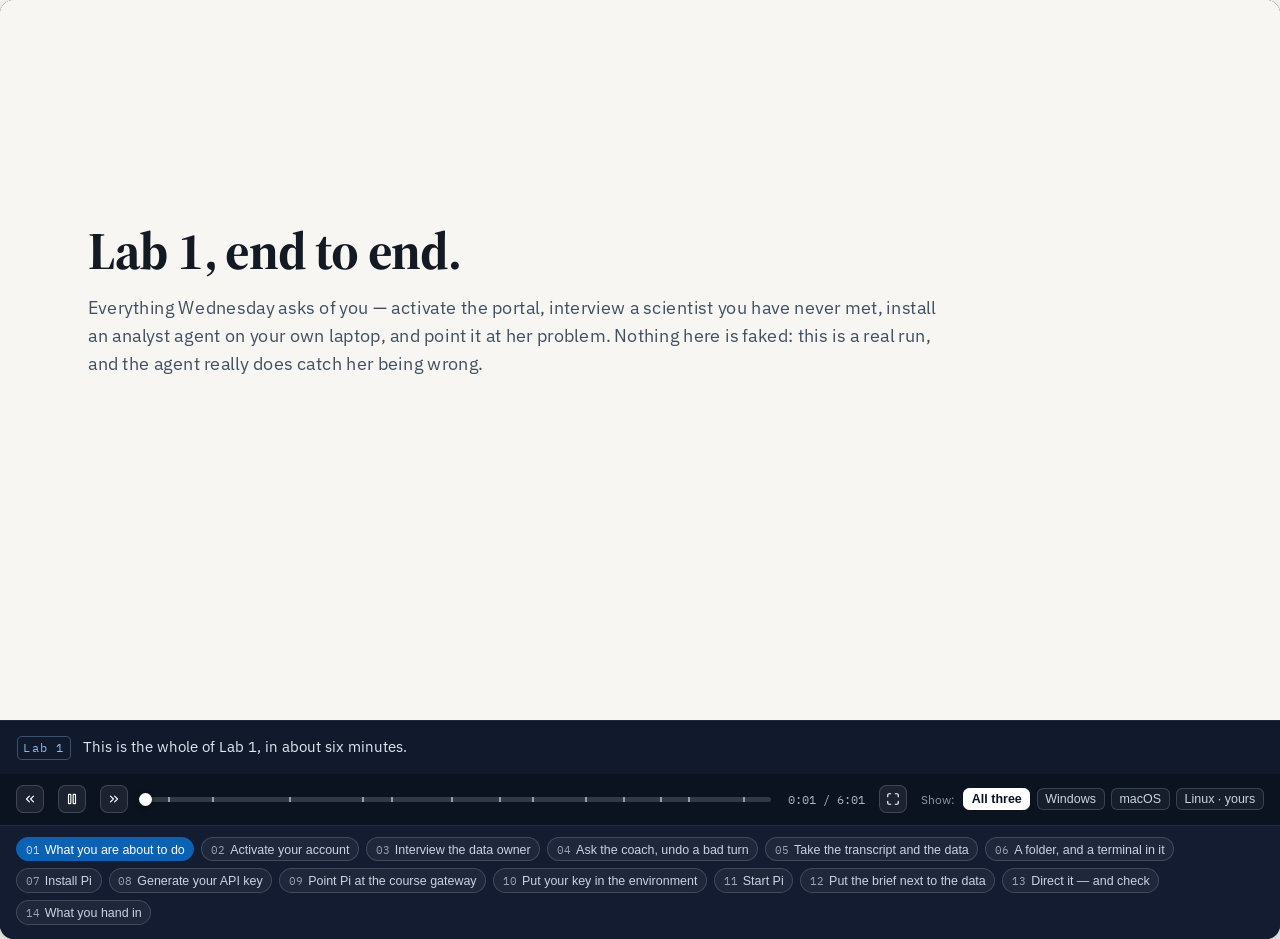
==== static/lab1-onboarding/index.html @ e3be7165 "DDLS 2026 Lab 1: embedded HTML walkthrough of the whole run-through A 6-minute, 14-chapter animated " ====
<!doctype html>
<html lang="en">
<head>
<meta charset="utf-8">
<meta name="viewport" content="width=device-width, initial-scale=1">
<title>DDLS 2026 · Lab 1 — the whole run-through</title>
<meta name="description" content="A synthesized walkthrough of DDLS 2026 Lab 1: activate the portal, interview the data owner, download the transcript and dataset, install and configure the Pi analyst agent on Windows, macOS or Linux, and direct it at the problem.">
<link rel="preconnect" href="https://fonts.googleapis.com">
<link rel="preconnect" href="https://fonts.gstatic.com" crossorigin>
<link href="https://fonts.googleapis.com/css2?family=IBM+Plex+Mono:wght@400;500&family=IBM+Plex+Sans:wght@400;500;600&family=Source+Serif+4:opsz,wght@8..60,400;8..60,600&display=swap" rel="stylesheet">
<link rel="stylesheet" href="player.css">
<style>
  body{background:#f7f6f3;padding:0;margin:0}
  .wrap{max-width:1600px;margin:0 auto;padding:0}
  noscript{display:block;padding:24px;font-family:'IBM Plex Sans',sans-serif;color:#41505f}
</style>
</head>
<body>
<div class="wrap"><div id="film"></div></div>
<noscript>
  This walkthrough is an interactive HTML animation and needs JavaScript.
  The same steps are written out in full in Parts 1–4 of the lab instructions below.
</noscript>
<script src="engine.js"></script>
<script src="ui.js"></script>
<script src="scenes.js"></script>
<script>
// Deep-link to a chapter: /lab1-onboarding/?c=8 (or #c=8) jumps straight to step 8.
(function () {
  var m = /[?#&]c=(\d+)/.exec(location.search + location.hash);
  if (m) {
    var chips = document.querySelectorAll('.chapters .chip');
    var i = Math.min(Math.max(parseInt(m[1], 10) - 1, 0), chips.length - 1);
    if (chips[i]) chips[i].click();
  }
  // Report our height so an embedding page can size its iframe to fit.
  function report() {
    var el = document.querySelector('.player');
    if (!el) return;
    var h = Math.ceil(el.getBoundingClientRect().height);
    parent.postMessage({ ddlsFilm: 'height', height: h }, '*');
  }
  // Embedded: wait for the parent to say the reader has actually scrolled to us.
  window.addEventListener('message', function (e) {
    if (!e.data || e.data.ddlsFilm !== 'play') return;
    var tl = window.__timelines && window.__timelines['ddls-lab1-onboarding'];
    var ov = document.querySelector('.overlay');
    if (!tl || (ov && !ov.classList.contains('hidden') && e.data.force !== true)) {
      if (ov) ov.classList.add('hidden');
    }
    if (tl) tl.play();
  });
  window.addEventListener('resize', report);
  window.addEventListener('load', report);
  setTimeout(report, 300); setTimeout(report, 1200);
})();
</script>
</body>
</html>
---- static/lab1-onboarding/player.css ----
/* DDLS 2026 — Lab 1 onboarding walkthrough.
   Palette + type lifted from the course portal (deck.css) so the film and the real
   thing read as one product. Everything here is deterministic: no CSS animations
   that run on their own clock — the engine seeks, the DOM follows. */

:root{
  --paper:#f7f6f3; --ink:#141a24; --ink-2:#41505f; --ink-3:#6b7a8a;
  --rule:#d9d6cf; --rule-light:#e8e5de; --blue:#0b62b4; --blue-700:#094e90;
  --brand-50:#e4eef8; --brand-100:#d3e3f4;
  --deep:#0b1220; --deep-2:#131c30;
  --ok:#15803d; --warn:#b45309; --flag:#b91c1c;
  --serif:'Source Serif 4',Georgia,serif;
  --sans:'IBM Plex Sans','Helvetica Neue',Helvetica,sans-serif;
  --mono:'IBM Plex Mono','SFMono-Regular',Menlo,monospace;
}

*,*::before,*::after{box-sizing:border-box}
html,body{margin:0;padding:0}
body{
  background:transparent; color:var(--ink); font-family:var(--sans);
  -webkit-font-smoothing:antialiased;
}

/* ---------- player shell ---------- */
.player{
  position:relative; width:100%; max-width:1600px; margin:0 auto;
  background:var(--deep); border-radius:14px; overflow:hidden;
  box-shadow:0 18px 50px -20px rgba(11,18,32,.55), 0 2px 8px rgba(11,18,32,.12);
  font-size:16px;
}
.viewport{position:relative; width:100%; aspect-ratio:16/9; overflow:hidden; background:#0b1220}
.stage{
  position:absolute; top:0; left:0; width:1600px; height:900px;
  transform-origin:top left; background:var(--paper);
}

/* ---------- scenes ---------- */
.scene{
  position:absolute; inset:0; opacity:0; pointer-events:none;
  padding:0; background:var(--paper);
}
.scene.on{opacity:1}
.scene-head{
  position:absolute; top:36px; left:56px; right:56px;
  display:flex; align-items:baseline; gap:16px;
}
.scene-kicker{
  font-family:var(--mono); font-size:15px; letter-spacing:.14em; text-transform:uppercase;
  color:var(--blue); font-weight:500;
}
.scene-title{font-family:var(--serif); font-size:38px; font-weight:600; margin:0; letter-spacing:-.01em}
.scene-sub{font-size:19px; color:var(--ink-2); margin:8px 0 0}

/* fade/rise primitive — driven by the engine, never by CSS timing */
.fx{opacity:0; transform:translateY(10px)}

/* ---------- browser chrome ---------- */
.browser{
  position:absolute; background:#fff; border-radius:12px; overflow:hidden;
  box-shadow:0 24px 60px -28px rgba(11,18,32,.55), 0 0 0 1px var(--rule-light);
}
.browser-bar{
  height:44px; background:#eceae6; border-bottom:1px solid var(--rule);
  display:flex; align-items:center; gap:12px; padding:0 14px;
}
.dots{display:flex; gap:7px}
.dot{width:11px; height:11px; border-radius:50%}
.dot.r{background:#ff5f57} .dot.y{background:#febc2e} .dot.g{background:#28c840}
.urlbar{
  flex:1; height:26px; background:#fff; border:1px solid var(--rule); border-radius:13px;
  display:flex; align-items:center; gap:8px; padding:0 12px;
  font-family:var(--mono); font-size:12.5px; color:var(--ink-2); overflow:hidden; white-space:nowrap;
}
.urlbar .lock{color:var(--ok); flex:none; display:flex}
.browser-body{background:var(--paper); height:calc(100% - 44px); overflow:hidden; position:relative}

/* ---------- portal replica ---------- */
.pt-head{
  height:46px; background:rgba(255,255,255,.85); border-bottom:1px solid var(--rule-light);
  display:flex; align-items:center; justify-content:space-between; padding:0 22px;
}
.pt-brand{display:flex; align-items:center; gap:9px; font-weight:600}
.pt-logo{
  width:27px;height:27px;border-radius:8px;background:var(--brand-50);color:var(--blue);
  display:flex;align-items:center;justify-content:center
}
.pt-brand .nm{font-family:var(--serif); font-size:17px}
.pt-brand .sub{color:var(--ink-3); font-weight:400; font-size:13px}
.pt-nav{display:flex; align-items:center; gap:16px; font-size:13px; color:var(--ink-2)}
.pt-body{padding:26px 34px}
.card{background:#fff; border:1px solid var(--rule-light); border-radius:14px}
.h-display{font-family:var(--serif); font-weight:600; letter-spacing:-.01em}

.field{
  border:1px solid var(--rule); border-radius:9px; background:rgba(247,246,243,.5);
  padding:9px 12px; font-size:14.5px; color:var(--ink); min-height:38px;
  display:flex; align-items:center; overflow:hidden;
}
/* a long typed line scrolls, the way a real input does, instead of spilling out */
.field .v{white-space:nowrap; display:inline-block}
.field.focus{border-color:var(--blue); box-shadow:0 0 0 3px rgba(11,98,180,.18); background:#fff}
.field .ph{color:#9aa5b1}
.label{font-size:13px; font-weight:500; color:var(--ink-2); margin-bottom:5px}
.btn{
  background:var(--blue); color:#fff; border-radius:9px; padding:10px 16px;
  font-size:14.5px; font-weight:500; display:inline-flex; align-items:center; justify-content:center; gap:7px;
}
.btn.press{background:var(--blue-700); transform:translateY(1px)}
.btn-ghost{
  border:1px solid var(--rule); border-radius:9px; padding:7px 12px; font-size:13.5px;
  display:inline-flex; align-items:center; gap:7px; background:#fff; color:var(--ink)
}
.btn-ghost.press{background:#f1efeb}

/* chat */
.bubble{border-radius:16px; padding:9px 13px; font-size:14.5px; line-height:1.5; max-width:86%}
.bubble.me{background:var(--blue); color:#fff; border-bottom-right-radius:5px; margin-left:auto}
.bubble.them{background:#f1f2f4; color:var(--ink); border-bottom-left-radius:5px}
.bubble code{font-family:var(--mono); font-size:12.8px; background:rgba(11,18,32,.06); padding:1px 4px; border-radius:4px}

/* ---------- user message toolbar + interview coach (portal week page) ---------- */
.umsg{display:flex; flex-direction:column; align-items:flex-end; gap:6px}
.umsg-row{display:flex; align-items:flex-end; gap:6px; justify-content:flex-end}
.msg-actions{display:flex; align-items:center; gap:4px; opacity:0}
.umsg.hovered .msg-actions{opacity:1}
.mact{
  width:24px; height:24px; border-radius:6px; display:flex; align-items:center;
  justify-content:center; color:#94a3b8; flex:none;
}
.mact.wand.hot{background:#ede9fe; color:#6d28d9}
.mact.del.hot{background:#fef2f2; color:#dc2626}
.coach{background:#f5f3ff; border:1px solid #ddd6fe; border-radius:12px; padding:10px 12px; max-width:88%}
.coach-h{display:flex; align-items:center; justify-content:space-between; margin-bottom:6px}
.coach-h .t{display:flex; align-items:center; gap:6px; font-size:12px; font-weight:600; color:#6d28d9}
.coach-h .x{color:#a78bfa; display:flex}
.coach-b{font-size:12.8px; line-height:1.5; color:#1f2937}
.coach-b ul{margin:0; padding-left:15px}
.coach-b li{margin-bottom:5px}
.coach-b b{color:#111827}

/* the browser's own confirm() sheet */
.confirm{
  /* centred with a margin, not a transform: enter()/exit() drive transform */
  position:absolute; left:50%; top:0; margin-left:-270px; width:540px;
  background:#fff; border-radius:0 0 12px 12px; padding:16px 20px 14px; z-index:40;
  box-shadow:0 20px 44px -14px rgba(11,18,32,.45), 0 0 0 1px rgba(11,18,32,.08);
}
.confirm .host{font-size:12.5px; color:#6b7a8a; margin-bottom:7px}
.confirm .msg{font-size:14px; color:#141a24; line-height:1.55; white-space:pre-line}
.confirm .row{display:flex; justify-content:flex-end; gap:8px; margin-top:14px}
.confirm .b{border:1px solid var(--rule); border-radius:8px; padding:6px 15px; font-size:13.5px; background:#fff}
.confirm .b.p{background:var(--blue); color:#fff; border-color:var(--blue)}
.confirm .b.press{transform:translateY(1px)}

/* ---------- OS columns ---------- */
.os-grid{position:absolute; left:56px; right:56px; top:170px; display:grid; grid-template-columns:repeat(3,1fr); gap:22px}
.os-col{transition:none}
.os-col.dim{opacity:.32; filter:grayscale(.5)}
/* once you are inside the terminal the three platforms converge — a solo stack holds all
   three variants in one place and shows only the one the viewer is on. */
.os-solo > .os-col{display:none}
.os-solo > .os-col.show{display:block}
.os-tag{
  display:flex; align-items:center; gap:8px; font-size:14.5px; font-weight:600; margin-bottom:10px; color:var(--ink-2)
}
.os-tag .badge{
  width:22px;height:22px;border-radius:6px;display:flex;align-items:center;justify-content:center;
  background:var(--brand-50); color:var(--blue)
}
.os-note{font-size:13px; color:var(--ink-3); margin-top:10px; line-height:1.45; min-height:54px}
.os-note b{color:var(--ink-2); font-weight:600}
/* the "your menu may not have it" half of each column */
.os-note.warm{
  background:#fffbeb; border:1px solid #fde68a; border-radius:9px;
  padding:9px 11px; color:#78350f;
}
.os-note.warm b{color:#92400e}
.os-note.warm code{background:rgba(146,64,14,.1); color:#7c2d12}

/* ---------- terminals ---------- */
.term{border-radius:10px; overflow:hidden; box-shadow:0 16px 40px -22px rgba(11,18,32,.6), 0 0 0 1px rgba(11,18,32,.14)}
.term-bar{height:30px; display:flex; align-items:center; padding:0 10px; gap:8px; font-size:11.5px; font-weight:500}
.term-body{
  font-family:var(--mono); font-size:12.6px; line-height:1.62; padding:11px 13px;
  white-space:pre-wrap; word-break:break-word; overflow:hidden;
}
/* windows terminal */
.term.win .term-bar{background:#2b2b2b; color:#cfcfcf}
.term.win .term-body{background:#0c0c0c; color:#cccccc}
.term.win .p{color:#e5e5e5}
/* macOS terminal */
.term.mac .term-bar{background:linear-gradient(#e8e6e3,#d8d5d1); color:#4a4a4a; border-bottom:1px solid #bdbab6; justify-content:center}
.term.mac .term-body{background:#ffffff; color:#1d1d1f}
.term.mac .p{color:#1d1d1f}
/* linux terminal */
.term.lin .term-bar{background:#38303c; color:#dcd6db}
.term.lin .term-body{background:#300a24; color:#e6e1e5}
.term.lin .p{color:#8ae234}
.term .path{color:#729fcf}
.term .dim{opacity:.62}
.term .ok{color:#4ec9b0}
.term .warn{color:#e5c07b}
.term .err{color:#e06c75}
.term.mac .ok{color:#0a7a5a} .term.mac .warn{color:#8a5a00} .term.mac .err{color:#b00020} .term.mac .path{color:#0b62b4}
.caret{display:inline-block; width:7px; height:15px; background:currentColor; vertical-align:-3px; opacity:.9}
.caret.off{opacity:0}

/* ---------- file managers ---------- */
.fm{border-radius:10px; overflow:hidden; background:#fff; box-shadow:0 16px 40px -24px rgba(11,18,32,.55), 0 0 0 1px var(--rule-light)}
.fm-bar{height:32px; display:flex; align-items:center; gap:9px; padding:0 11px; font-size:12px}
.fm.win .fm-bar{background:#f3f3f3; border-bottom:1px solid #e2e2e2; color:#3a3a3a}
.fm.mac .fm-bar{background:linear-gradient(#f6f6f6,#ececec); border-bottom:1px solid #dcdcdc; color:#4a4a4a; justify-content:center}
.fm.lin .fm-bar{background:#3b3b3b; color:#eaeaea}
.fm-body{height:150px; padding:12px; display:flex; flex-wrap:wrap; align-content:flex-start; gap:14px; position:relative; background:#fff}
.fm.lin .fm-body{background:#fbfbfb}
.file{width:96px; text-align:center; font-size:11.5px; color:var(--ink-2); line-height:1.3;
      overflow-wrap:anywhere; padding:4px 2px}
.file .ic{height:38px; display:flex; align-items:center; justify-content:center; color:#e0a92a}
.file.sel{background:var(--brand-50); border-radius:7px; outline:2px solid var(--brand-100)}
.ctx{
  position:absolute; background:#fff; border:1px solid var(--rule); border-radius:8px;
  box-shadow:0 14px 34px -12px rgba(11,18,32,.4); padding:5px; font-size:12px; min-width:186px; z-index:5;
}
.fm.lin .ctx{background:#2f2f2f; border-color:#4a4a4a; color:#eee}
.ctx div{padding:5px 9px; border-radius:5px; color:inherit}
.ctx div.hi{background:var(--blue); color:#fff}
.fm.lin .ctx div.hi{background:var(--blue)}

/* ---------- annotations ---------- */
.note{
  position:absolute; max-width:330px; background:var(--deep); color:#fff;
  border-radius:10px; padding:11px 14px; font-size:14.5px; line-height:1.45; z-index:20;
  box-shadow:0 16px 40px -18px rgba(11,18,32,.7);
}
.note b{color:#9ec5ee; font-weight:600}
.note::after{content:''; position:absolute; width:11px; height:11px; background:var(--deep); transform:rotate(45deg)}
.note.a-left::after{left:-5px; top:calc(50% - 5px)}
.note.a-right::after{right:-5px; top:calc(50% - 5px)}
.note.a-top::after{top:-5px; left:26px}
.note.a-bottom::after{bottom:-5px; left:26px}
.note.warm{background:#7c2d12}
.note.warm b{color:#fdba74}
.note.warm::after{background:#7c2d12}

/* highlight ring around a live element */
.ring{position:absolute; border:2.5px solid var(--blue); border-radius:11px; z-index:15; pointer-events:none;
      box-shadow:0 0 0 5px rgba(11,98,180,.16)}
.ring.warm{border-color:#c2410c; box-shadow:0 0 0 5px rgba(194,65,12,.16)}

/* ---------- cursor ---------- */
.cursor{position:absolute; width:26px; height:26px; z-index:40; pointer-events:none; opacity:0;
        filter:drop-shadow(0 3px 5px rgba(11,18,32,.42))}
.cursor .ripple{position:absolute; left:-9px; top:-9px; width:44px; height:44px; border-radius:50%;
                border:2px solid var(--blue); opacity:0; transform:scale(.3)}

/* ---------- title / recap cards ---------- */
.hero{position:absolute; inset:0; display:flex; flex-direction:column; justify-content:center; padding:0 110px}
.hero h1{font-family:var(--serif); font-size:66px; line-height:1.06; margin:0 0 18px; letter-spacing:-.02em}
.hero p{font-size:23px; color:var(--ink-2); margin:0; max-width:1080px; line-height:1.5}
.steps{display:grid; grid-template-columns:repeat(6,1fr); gap:14px; margin-top:52px}
.step{background:#fff; border:1px solid var(--rule-light); border-radius:12px; padding:15px 15px 17px}
.step .n{font-family:var(--mono); font-size:12px; color:var(--blue); letter-spacing:.1em}
.step .t{font-size:15.5px; font-weight:600; margin-top:7px; line-height:1.3}
.step .d{font-size:13px; color:var(--ink-3); margin-top:5px; line-height:1.4}

.two-agents{display:grid; grid-template-columns:1fr 76px 1fr; align-items:center; gap:0; margin-top:44px}
.agent-card{background:#fff; border:1px solid var(--rule-light); border-radius:14px; padding:20px 22px}
.agent-card .who{font-family:var(--mono); font-size:12.5px; letter-spacing:.12em; text-transform:uppercase; color:var(--blue)}
.agent-card h3{font-family:var(--serif); font-size:26px; margin:8px 0 8px; font-weight:600}
.agent-card p{margin:0; font-size:15.5px; color:var(--ink-2); line-height:1.5}
.you-link{text-align:center; font-size:13px; color:var(--ink-3); font-weight:600}

/* ---------- controls ---------- */
/* every dimension below is in em so the whole strip scales with the frame:
   engine.js sets .player font-size from the rendered width. */
.controls{
  display:flex; align-items:center; gap:.88em; padding:.7em 1em;
  background:var(--deep); color:#e8ecf2;
}
.ctrl-btn{
  width:2.1em; height:2.1em; border-radius:.56em; border:1px solid rgba(255,255,255,.16);
  background:rgba(255,255,255,.07); color:#fff; display:flex; align-items:center; justify-content:center;
  cursor:pointer; flex:none; padding:0;
}
.ctrl-btn svg{width:1.05em; height:1.05em}
.ctrl-btn:hover{background:rgba(255,255,255,.15)}
.scrub{flex:1; position:relative; height:1.5em; cursor:pointer; display:flex; align-items:center}
.scrub-track{position:absolute; left:0; right:0; height:.31em; border-radius:.19em; background:rgba(255,255,255,.16)}
.scrub-fill{position:absolute; left:0; height:.31em; border-radius:.19em; background:var(--blue)}
.scrub-marks{position:absolute; left:0; right:0; height:.31em}
.scrub-mark{position:absolute; top:0; width:2px; height:.31em; background:rgba(255,255,255,.5)}
.scrub-knob{position:absolute; width:.81em; height:.81em; border-radius:50%; background:#fff; box-shadow:0 1px 4px rgba(0,0,0,.5)}
.tcode{font-family:var(--mono); font-size:.78em; color:#a9b6c6; flex:none; min-width:6.4em; text-align:right}
.chapters{
  display:flex; gap:.44em; flex-wrap:wrap; padding:.7em 1em .88em; background:var(--deep-2);
  border-top:1px solid rgba(255,255,255,.07);
}
.chip{
  border:1px solid rgba(255,255,255,.16); background:rgba(255,255,255,.05); color:#c9d4e2;
  border-radius:999px; padding:.31em .69em; font-size:.78em; cursor:pointer; white-space:nowrap;
}
.chip:hover{background:rgba(255,255,255,.13); color:#fff}
.chip.on{background:var(--blue); border-color:var(--blue); color:#fff}
.chip .num{font-family:var(--mono); opacity:.72; margin-right:.46em; font-size:.9em}

.osfilter{display:flex; gap:.38em; align-items:center; margin-left:auto}
.osfilter .lbl{color:#8b98a8; font-size:.75em; margin-right:.15em}
.oschip{
  border:1px solid rgba(255,255,255,.16); background:rgba(255,255,255,.05); color:#c9d4e2;
  border-radius:.5em; padding:.25em .62em; font-size:.78em; cursor:pointer;
}
.oschip.on{background:#fff; color:var(--deep); border-color:#fff; font-weight:600}

/* narration strip under the stage */
.narration{
  padding:.81em 1.13em; background:#101a2c; color:#dfe7f1; font-size:.94em; line-height:1.5;
  border-top:1px solid rgba(255,255,255,.07); min-height:3.6em; display:flex; align-items:center; gap:.8em;
}
.narration .badge{
  font-family:var(--mono); font-size:.77em; letter-spacing:.1em; color:#8fb8e4;
  border:1px solid rgba(143,184,228,.35); border-radius:.4em; padding:.2em .47em; flex:none;
}

/* replay/overlay */
.overlay{
  position:absolute; inset:0; z-index:60; display:flex; align-items:center; justify-content:center;
  background:rgba(11,18,32,.58); cursor:pointer; backdrop-filter:blur(2px);
}
.overlay.hidden{display:none}
.overlay .box{background:rgba(255,255,255,.96); border-radius:.88em; padding:1.6em 1.9em; text-align:center; max-width:35em; margin:0 1em}
.overlay .box h2{font-family:var(--serif); font-size:1.85em; margin:0 0 .3em}
.overlay .box p{margin:0 0 1em; color:var(--ink-2); font-size:1em; line-height:1.5}
.overlay .play{
  width:3.9em;height:3.9em;border-radius:50%;background:var(--blue);color:#fff;display:flex;
  align-items:center;justify-content:center;margin:0 auto;
}
.overlay .play svg{width:1.7em; height:1.7em}

@media (max-width:820px){
  .controls{flex-wrap:wrap}
  .tcode{min-width:0}
  .osfilter{margin-left:0; width:100%; justify-content:flex-start}
}

/* ---------- compact chrome (narrow embeds) ---------- */
.player.compact .chapters{padding:.6em .8em .7em; gap:.34em}
/* on a phone the chapter list would be taller than the picture — one scrolling rail instead */
.player.tight .chapters{
  flex-wrap:nowrap; overflow-x:auto; scrollbar-width:none; -webkit-overflow-scrolling:touch;
}
.player.tight .chapters::-webkit-scrollbar{display:none}
.player.tight .chip{flex:none}
.player:fullscreen .chapters{flex-wrap:wrap; overflow-x:visible}
.player.compact .chip{font-size:.76em; padding:.3em .62em}
.player.compact .chip .num{margin-right:.34em}
.player.compact .controls{padding:.6em .8em; gap:.66em}
.player.compact .ctrl-btn{width:1.95em; height:1.95em; border-radius:.5em}
.player.compact .narration{padding:.7em .9em; font-size:.9em; min-height:3.3em}
.player.compact .oschip{font-size:.74em; padding:.22em .52em}
.player.compact .osfilter .lbl{font-size:.7em}
.player.compact .tcode{font-size:.74em; min-width:5.4em}

/* ---------- full screen ---------- */
.player:fullscreen{
  border-radius:0; width:100%; max-width:none; height:100%;
  display:flex; flex-direction:column; background:var(--deep);
}
.player:fullscreen .viewport{flex:1 1 auto; aspect-ratio:auto; min-height:0; background:#0b1220}
.player:fullscreen .chapters{max-height:22vh; overflow:auto; flex-wrap:wrap}
.player:fullscreen .overlay .box{max-width:44em}
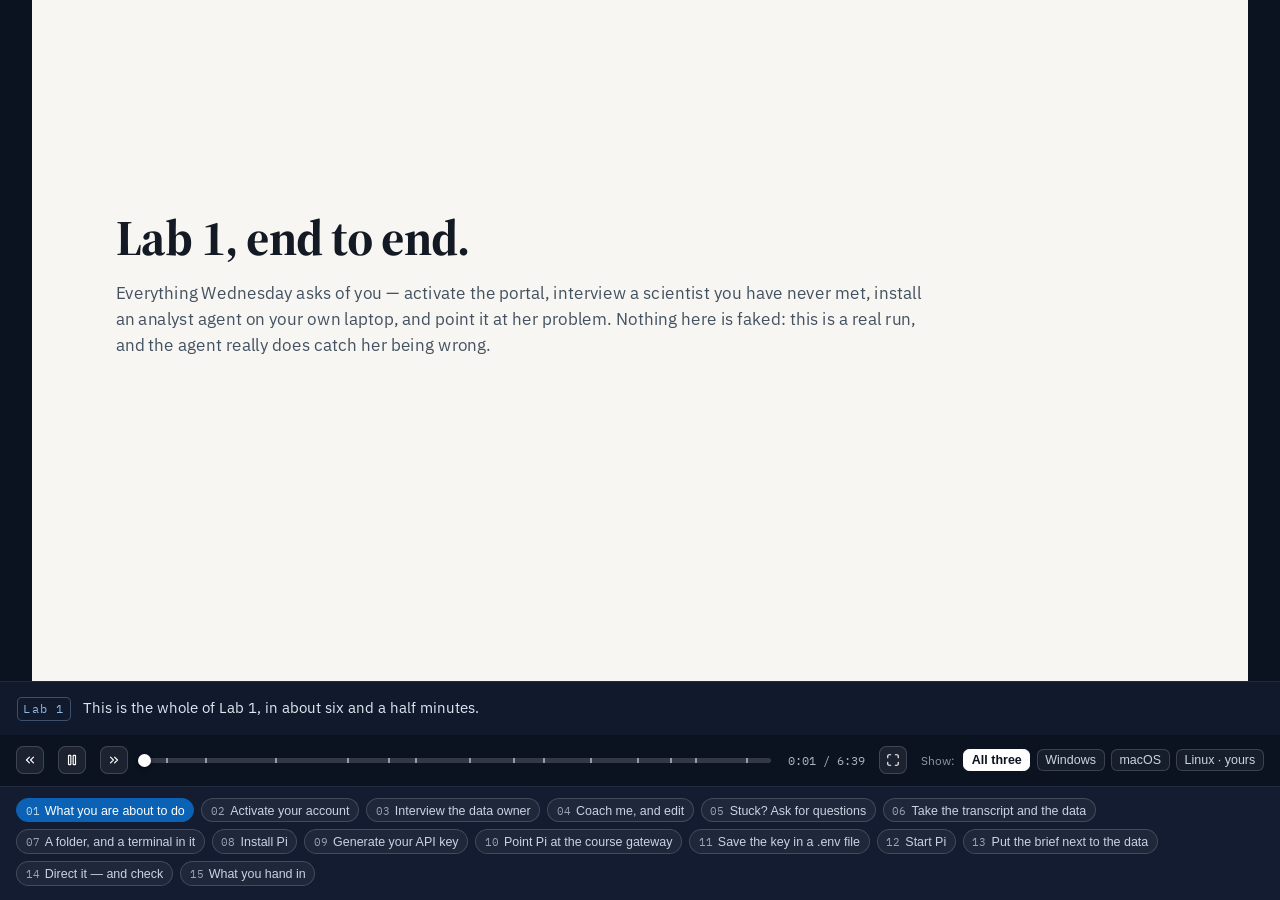
==== commit a3e5c144: "Fix: walkthrough iframe blocked, and standalone page taller than the screen Two separate faults, bot" ====
--- a/static/lab1-onboarding/index.html
+++ b/static/lab1-onboarding/index.html
@@ -10,8 +10,14 @@
 <link href="https://fonts.googleapis.com/css2?family=IBM+Plex+Mono:wght@400;500&family=IBM+Plex+Sans:wght@400;500;600&family=Source+Serif+4:opsz,wght@8..60,400;8..60,600&display=swap" rel="stylesheet">
 <link rel="stylesheet" href="player.css">
 <style>
-  body{background:#f7f6f3;padding:0;margin:0}
+  html,body{height:100%}
+  body{background:#0b1220;padding:0;margin:0}
   .wrap{max-width:1600px;margin:0 auto;padding:0}
+  /* opened directly (not embedded): pin the player to the screen so the controls,
+     chapter list and narration are always visible without scrolling */
+  body.standalone{overflow:hidden}
+  body.standalone .wrap,
+  body.standalone #film{height:100%;max-width:none}
   noscript{display:block;padding:24px;font-family:'IBM Plex Sans',sans-serif;color:#41505f}
 </style>
 </head>
@@ -27,6 +33,15 @@
 <script>
 // Deep-link to a chapter: /lab1-onboarding/?c=8 (or #c=8) jumps straight to step 8.
 (function () {
+  // Standalone tab: make the player exactly one screen tall. Embedded in the lab page it
+  // keeps its natural height instead, and reports it so the iframe can size to fit.
+  var standalone = window.self === window.top;
+  if (standalone) {
+    document.body.classList.add('standalone');
+    var pl = document.querySelector('.player');
+    if (pl) { pl.classList.add('fit'); window.dispatchEvent(new Event('resize')); }
+  }
+
   var m = /[?#&]c=(\d+)/.exec(location.search + location.hash);
   if (m) {
     var chips = document.querySelectorAll('.chapters .chip');
@@ -35,6 +50,7 @@
   }
   // Report our height so an embedding page can size its iframe to fit.
   function report() {
+    if (standalone) return;               // nobody is sizing an iframe to us
     var el = document.querySelector('.player');
     if (!el) return;
     var h = Math.ceil(el.getBoundingClientRect().height);
--- a/static/lab1-onboarding/player.css
+++ b/static/lab1-onboarding/player.css
@@ -122,13 +122,15 @@
 .umsg{display:flex; flex-direction:column; align-items:flex-end; gap:6px}
 .umsg-row{display:flex; align-items:flex-end; gap:6px; justify-content:flex-end}
 .msg-actions{display:flex; align-items:center; gap:4px; opacity:0}
-.umsg.hovered .msg-actions{opacity:1}
+.umsg.hovered .msg-actions,
+.umsg.pinned .msg-actions{opacity:1}   /* the latest question keeps its tools out */
 .mact{
   width:24px; height:24px; border-radius:6px; display:flex; align-items:center;
   justify-content:center; color:#94a3b8; flex:none;
 }
 .mact.wand.hot{background:#ede9fe; color:#6d28d9}
 .mact.del.hot{background:#fef2f2; color:#dc2626}
+.mact.edit.hot{background:#fffbeb; color:#d97706}
 .coach{background:#f5f3ff; border:1px solid #ddd6fe; border-radius:12px; padding:10px 12px; max-width:88%}
 .coach-h{display:flex; align-items:center; justify-content:space-between; margin-bottom:6px}
 .coach-h .t{display:flex; align-items:center; gap:6px; font-size:12px; font-weight:600; color:#6d28d9}
@@ -137,6 +139,22 @@
 .coach-b ul{margin:0; padding-left:15px}
 .coach-b li{margin-bottom:5px}
 .coach-b b{color:#111827}
+
+/* "suggest what to ask next" popover, above the composer */
+.sugg{background:#f5f3ff; border:1px solid #ddd6fe; border-radius:12px; padding:9px 11px; margin:0 12px 8px}
+.sugg-h{display:flex; align-items:center; justify-content:space-between; margin-bottom:5px}
+.sugg-h .t{display:flex; align-items:center; gap:6px; font-size:12px; font-weight:600; color:#6d28d9}
+.sugg-h .x{color:#a78bfa; display:flex}
+.sugg-item{
+  font-size:12.8px; line-height:1.45; color:#1f2937; border-radius:8px;
+  padding:5px 8px; margin-bottom:1px;
+}
+.sugg-item.hot{background:#ede9fe}
+.sugg-btn{
+  width:40px; border:1px solid #ddd6fe; border-radius:9px; color:#7c3aed; background:#fff;
+  display:flex; align-items:center; justify-content:center; flex:none;
+}
+.sugg-btn.press{background:#f5f3ff; transform:translateY(1px)}
 
 /* the browser's own confirm() sheet */
 .confirm{
@@ -360,11 +378,16 @@
 .player.compact .osfilter .lbl{font-size:.7em}
 .player.compact .tcode{font-size:.74em; min-width:5.4em}
 
-/* ---------- full screen ---------- */
-.player:fullscreen{
+/* ---------- full screen, and the standalone page ---------- */
+/* .fit is what the standalone page uses: the whole player is exactly one screen tall and
+   the picture takes whatever the chrome leaves, so the controls are never below the fold. */
+.player:fullscreen,
+.player.fit{
   border-radius:0; width:100%; max-width:none; height:100%;
   display:flex; flex-direction:column; background:var(--deep);
 }
-.player:fullscreen .viewport{flex:1 1 auto; aspect-ratio:auto; min-height:0; background:#0b1220}
+.player:fullscreen .viewport,
+.player.fit .viewport{flex:1 1 auto; aspect-ratio:auto; min-height:0; background:#0b1220}
+.player.fit .chapters{max-height:26vh; overflow:auto}
 .player:fullscreen .chapters{max-height:22vh; overflow:auto; flex-wrap:wrap}
 .player:fullscreen .overlay .box{max-width:44em}
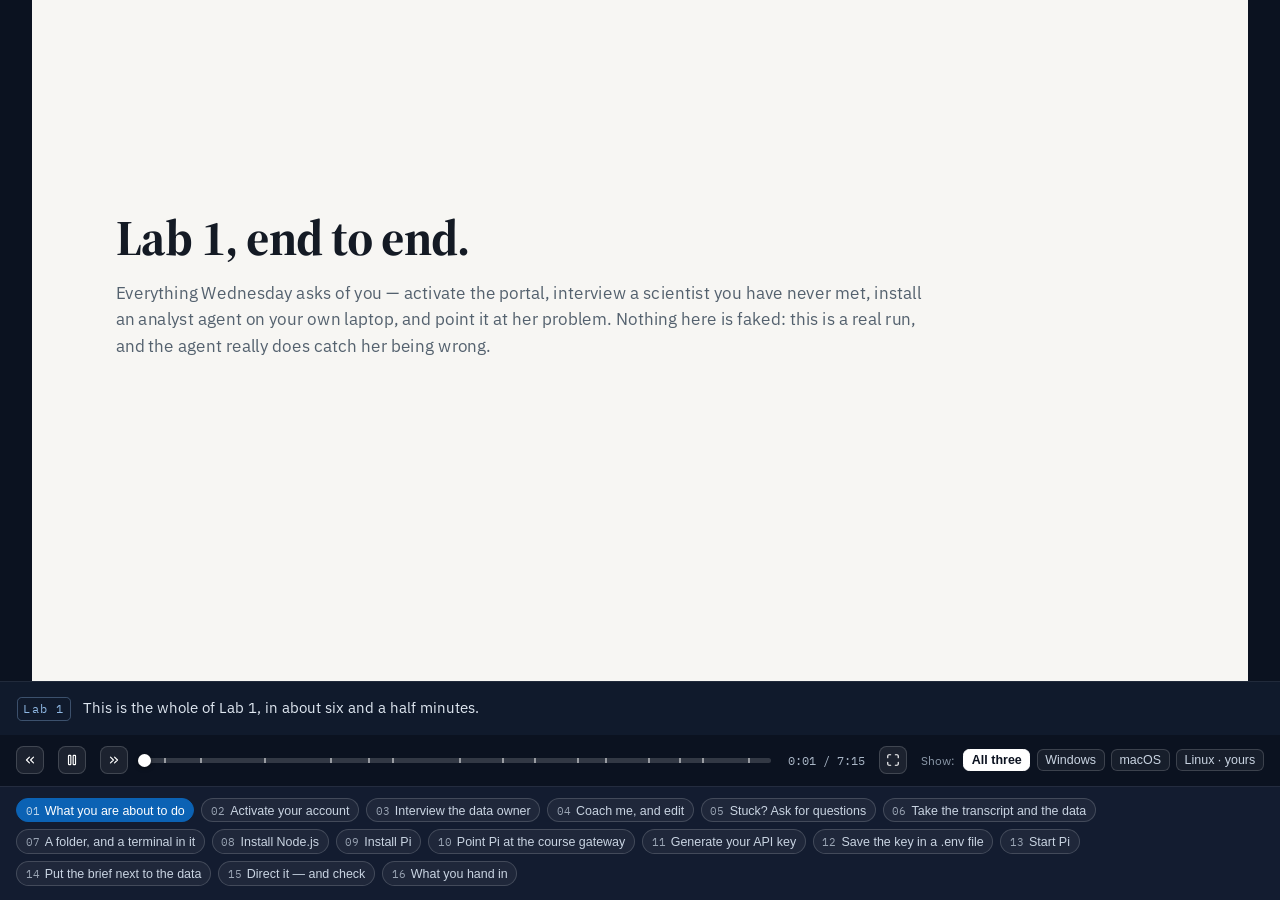
==== commit b5174870: "Lab 1 walkthrough: correct step order, and Node.js gets its own chapter Re-reviewed the film against" ====
--- a/static/lab1-onboarding/index.html
+++ b/static/lab1-onboarding/index.html
@@ -42,11 +42,19 @@
     if (pl) { pl.classList.add('fit'); window.dispatchEvent(new Event('resize')); }
   }
 
-  var m = /[?#&]c=(\d+)/.exec(location.search + location.hash);
+  // ?c=8 jumps to chapter 8. ?c=folder does the same by name and survives a chapter being
+  // inserted before it — prefer the slug when linking from prose.
+  var m = /[?#&]c=([A-Za-z0-9_-]+)/.exec(location.search + location.hash);
   if (m) {
     var chips = document.querySelectorAll('.chapters .chip');
-    var i = Math.min(Math.max(parseInt(m[1], 10) - 1, 0), chips.length - 1);
-    if (chips[i]) chips[i].click();
+    var i = -1;
+    if (/^\d+$/.test(m[1])) {
+      i = Math.min(Math.max(parseInt(m[1], 10) - 1, 0), chips.length - 1);
+    } else {
+      var ids = window.__filmChapters || [];
+      for (var j = 0; j < ids.length; j++) { if (ids[j] === m[1]) { i = j; break; } }
+    }
+    if (i >= 0 && chips[i]) chips[i].click();
   }
   // Report our height so an embedding page can size its iframe to fit.
   function report() {
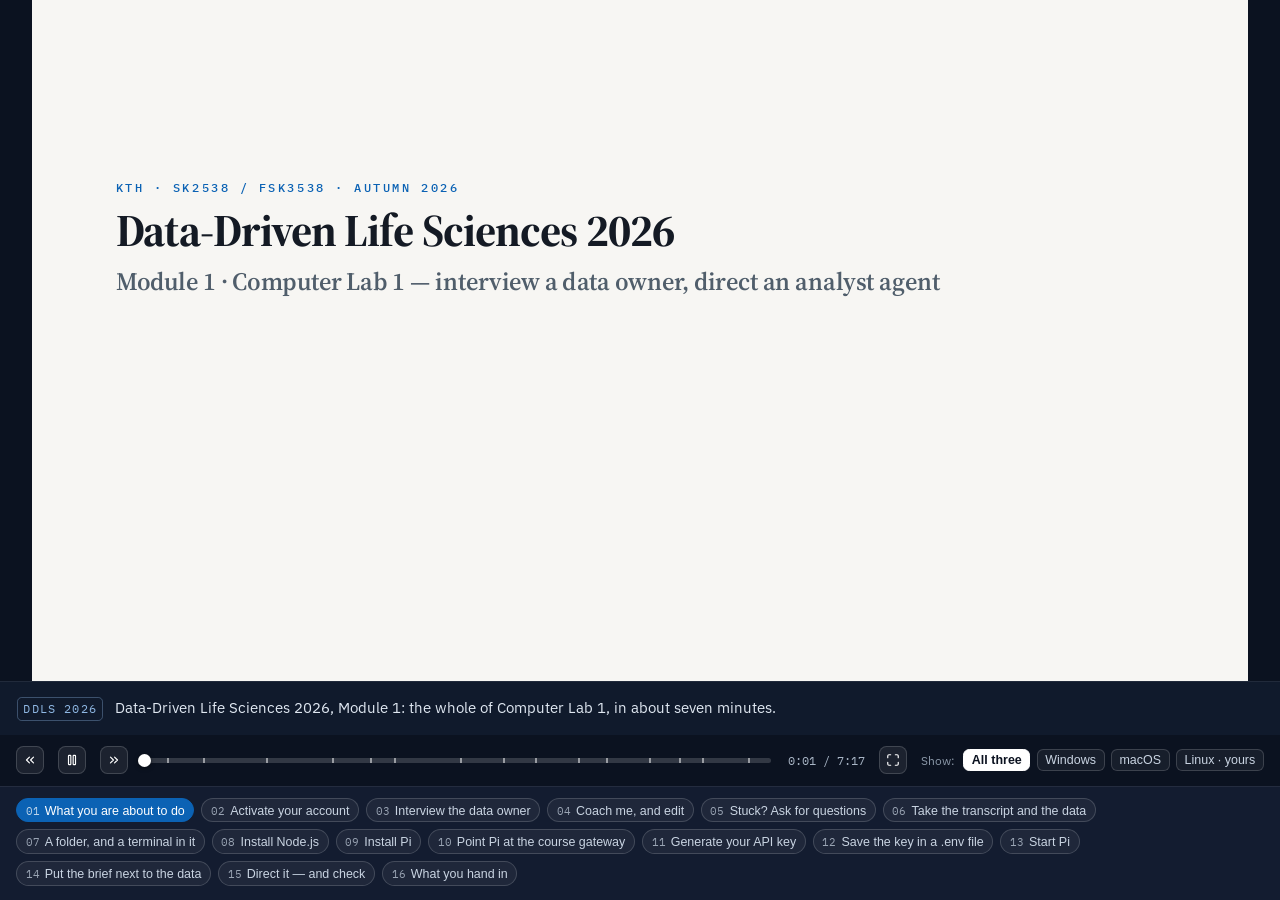
==== commit 993def6e: "Lab 1 walkthrough: full course title on the opening card The film opened on "Lab 1, end to end", whi" ====
--- a/static/lab1-onboarding/index.html
+++ b/static/lab1-onboarding/index.html
@@ -3,7 +3,7 @@
 <head>
 <meta charset="utf-8">
 <meta name="viewport" content="width=device-width, initial-scale=1">
-<title>DDLS 2026 · Lab 1 — the whole run-through</title>
+<title>Data-Driven Life Sciences 2026 (SK2538) · Module 1, Computer Lab 1 — the whole run-through</title>
 <meta name="description" content="A synthesized walkthrough of DDLS 2026 Lab 1: activate the portal, interview the data owner, download the transcript and dataset, install and configure the Pi analyst agent on Windows, macOS or Linux, and direct it at the problem.">
 <link rel="preconnect" href="https://fonts.googleapis.com">
 <link rel="preconnect" href="https://fonts.gstatic.com" crossorigin>
--- a/static/lab1-onboarding/player.css
+++ b/static/lab1-onboarding/player.css
@@ -273,7 +273,16 @@
 
 /* ---------- title / recap cards ---------- */
 .hero{position:absolute; inset:0; display:flex; flex-direction:column; justify-content:center; padding:0 110px}
-.hero h1{font-family:var(--serif); font-size:66px; line-height:1.06; margin:0 0 18px; letter-spacing:-.02em}
+.hero h1{font-family:var(--serif); font-size:60px; line-height:1.06; margin:0 0 14px; letter-spacing:-.02em}
+/* title-card lines above and below the course name */
+.hero .eyebrow{
+  font-family:var(--mono); font-size:16px; letter-spacing:.16em; text-transform:uppercase;
+  color:var(--blue); font-weight:500; margin:0 0 16px;
+}
+.hero h2{
+  font-family:var(--serif); font-size:33px; font-weight:600; letter-spacing:-.01em;
+  color:var(--ink-2); margin:0 0 20px; line-height:1.2;
+}
 .hero p{font-size:23px; color:var(--ink-2); margin:0; max-width:1080px; line-height:1.5}
 .steps{display:grid; grid-template-columns:repeat(6,1fr); gap:14px; margin-top:52px}
 .step{background:#fff; border:1px solid var(--rule-light); border-radius:12px; padding:15px 15px 17px}
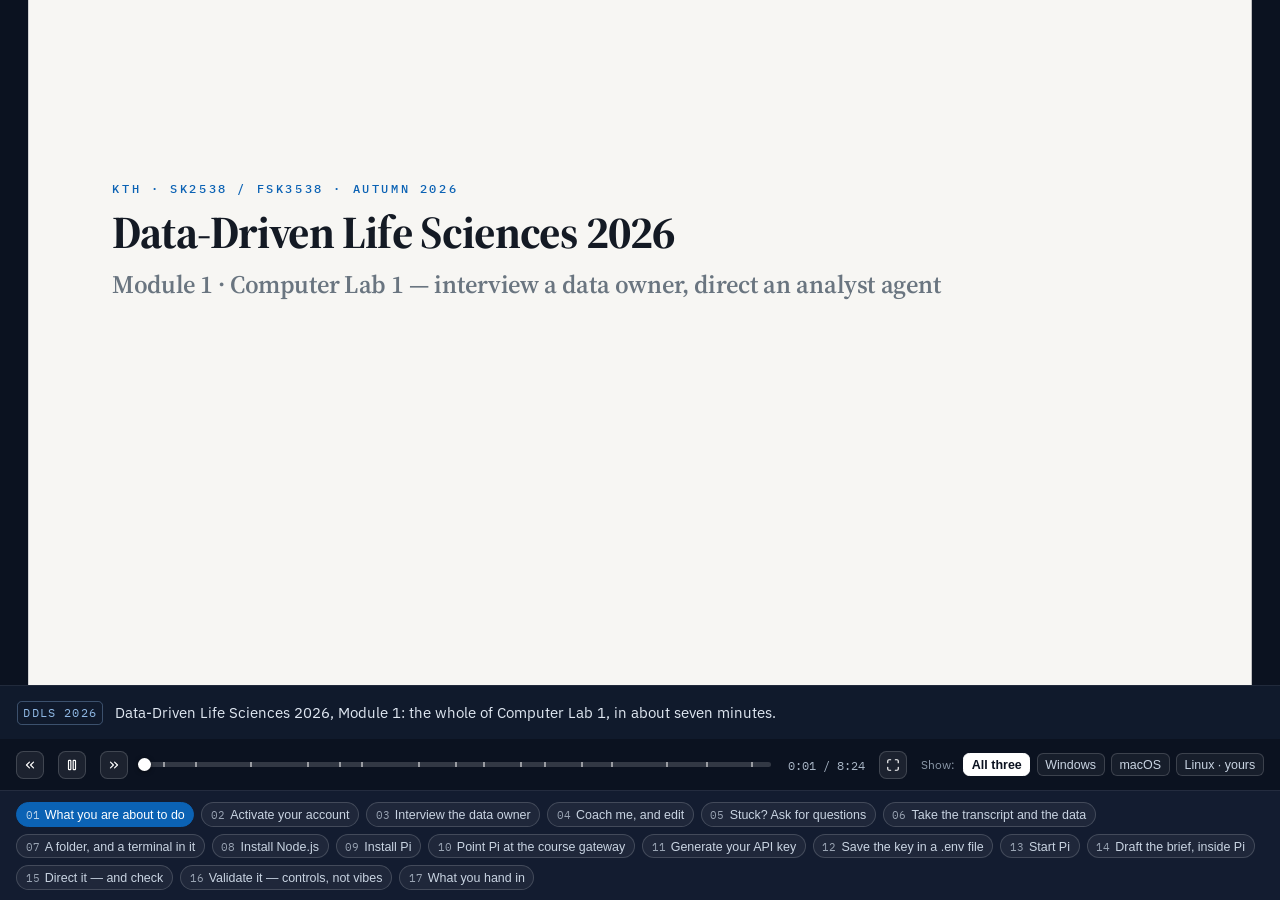
==== commit ccb981b0: "Fix: walkthrough looked blank on a phone (reported by a student) Reported as "the Activate chapter s" ====
--- a/static/lab1-onboarding/index.html
+++ b/static/lab1-onboarding/index.html
@@ -15,9 +15,10 @@
   .wrap{max-width:1600px;margin:0 auto;padding:0}
   /* opened directly (not embedded): pin the player to the screen so the controls,
      chapter list and narration are always visible without scrolling */
-  body.standalone{overflow:hidden}
-  body.standalone .wrap,
-  body.standalone #film{height:100%;max-width:none}
+  /* centre the player in the screen and let the surround read as a frame, not as
+     content that ran out */
+  body.standalone{overflow:hidden; display:flex; align-items:center; justify-content:center}
+  body.standalone .wrap{width:100%; max-width:none}
   noscript{display:block;padding:24px;font-family:'IBM Plex Sans',sans-serif;color:#41505f}
 </style>
 </head>
--- a/static/lab1-onboarding/player.css
+++ b/static/lab1-onboarding/player.css
@@ -390,13 +390,20 @@
 /* ---------- full screen, and the standalone page ---------- */
 /* .fit is what the standalone page uses: the whole player is exactly one screen tall and
    the picture takes whatever the chrome leaves, so the controls are never below the fold. */
-.player:fullscreen,
-.player.fit{
+.player:fullscreen{
   border-radius:0; width:100%; max-width:none; height:100%;
   display:flex; flex-direction:column; background:var(--deep);
 }
-.player:fullscreen .viewport,
-.player.fit .viewport{flex:1 1 auto; aspect-ratio:auto; min-height:0; background:#0b1220}
+.player:fullscreen .viewport{flex:1 1 auto; aspect-ratio:auto; min-height:0; background:#0b1220}
+/* Standalone: never TALLER than the screen, but never padded out to it either. A 16/9
+   picture in a portrait phone would otherwise sit in a thick band of empty dark — which
+   reads as "the video is blank". Shrink only when the chrome would push us off-screen. */
+.player.fit{
+  border-radius:0; width:100%; max-width:none;
+  height:auto; max-height:100vh;
+  display:flex; flex-direction:column; background:var(--deep);
+}
+.player.fit .viewport{flex:0 1 auto; aspect-ratio:16/9; min-height:0; background:#0b1220}
 .player.fit .chapters{max-height:26vh; overflow:auto}
 .player:fullscreen .chapters{max-height:22vh; overflow:auto; flex-wrap:wrap}
 .player:fullscreen .overlay .box{max-width:44em}
